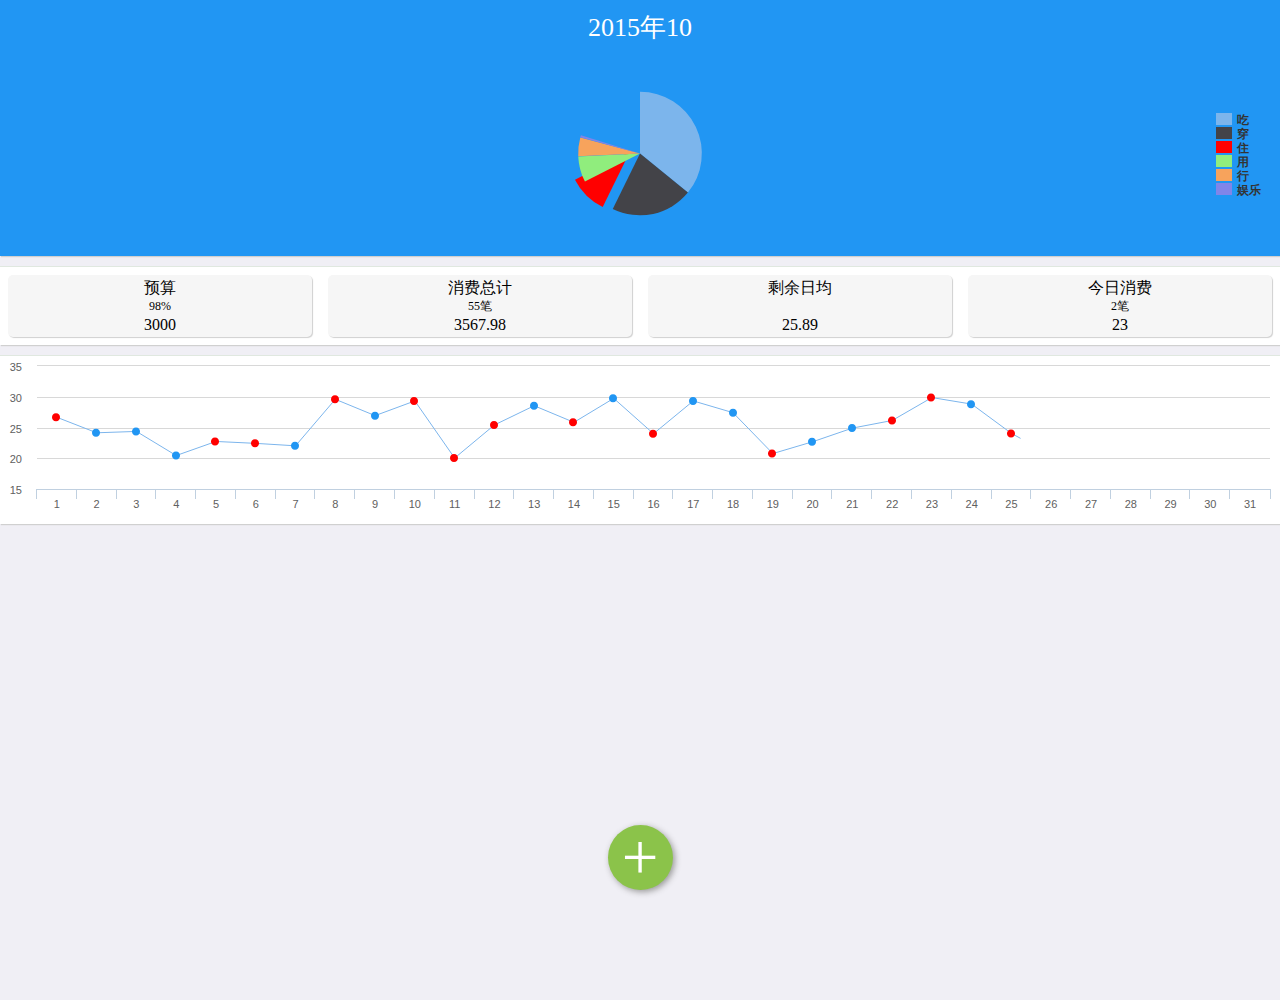
==== projects/accountkeeper/home/index.html @ 41699ebb "[update]" ====
<!DOCTYPE html>
<html lang="en">
<head>
    <meta charset="UTF-8">
    <meta http-equiv="X-UA-Compatible" content="IE=edge,chrome=1"/>
    <title>主页</title>
    <meta name="description" content=""/>
    <meta content="telephone=no" name="format-detection"/>
    <meta name="viewport" content="width=device-width,initial-scale=1.0,user-scalable=no"/>
    <link href="css.css" type="text/css" rel="stylesheet"/>
</head>
<body>
<div style="background-color: black;height: 0px;margin-bottom: 0px"></div>
<div class="title-bar">
    <div style="text-align: center;font-size: 26px;color: white">
        2015年10
    </div>
</div>
<div class="shadow" id="monthChart"></div>
<div class="lastItem"></div>
<div id="dayDetailChart"></div>
<div class="shadow" id="monthStats">
    <div class="month-card">
        <div class="month-card-container">
            <div class="month-card-content shadow">
                <div class="title1">预算</div>
                <div class="title2">98%</div>
                <div class="title3">3000</div>
            </div>
        </div>
    </div>
    <div class="month-card">
        <div class="month-card-container">
            <div class="month-card-content shadow">
                <div class="title1">消费总计</div>
                <div class="title2">55笔</div>
                <div class="title3">3567.98</div>
            </div>
        </div>
    </div>
    <div class="month-card">
        <div class="month-card-container">
            <div class="month-card-content shadow">
                <div class="title1">剩余日均</div>
                <div class="title2">&nbsp;</div>
                <div class="title3">25.89</div>
            </div>
        </div>
    </div>
    <div class="month-card">
        <div class="month-card-container">
            <div class="month-card-content shadow">
                <div class="title1">今日消费</div>
                <div class="title2">2笔</div>
                <div class="title3">23</div>
            </div>
        </div>
    </div>
</div>
<div class="shadow" id="monthDetailChart"></div>
<div class="float-btn"><span class="add">+</span></div>
</body>
<script src="../libs/jquery-1.11.0.min.js"></script>
<!--<script src="../libs/highcharts.src.js"></script>-->
<script src="../libs/highcharts.js"></script>
<script src="js.js"></script>
</html>
---- projects/accountkeeper/home/css.css ----
body {
    margin: 0;
    background-color: #F0EFF5;
    height: 1000px;
}

.title-bar {
    background-color: #2196f3;
    height: 56px;
    line-height: 56px;
}

.shadow {
    box-shadow: 1px 1px 1px #d0d0d0;
}

#monthChart {
    background-color: #2196f3;
    width: 100%;
    height: 200px;
}

#monthDetailChart {
    height: 168px;
    display: block;
    background-color: white;
    border-top: 1px solid #e0e8e0;
}

#monthStats {
    height: 78px;
    margin: 10px 0;
    background-color: white;
    border-top: 1px solid #e0e8e0;
}

.month-card {
    width: 25%;
    float: left;
    text-align: center;
}

.month-card-container {
    padding: 8px;
}

.month-card-content {
    border-radius: 5px;
    background-color: #f6f6f6;
}

.month-card-content .title1 {
    line-height: 25px;
}

.month-card-content .title2 {
    line-height: 12px;
    font-size: 12px;
}

.month-card-content .title3 {
    line-height: 25px;
}

#dayDetailChart {
    height: 200px;
    display: none;
}

#lastItem {

}

.float-btn {
    position: fixed;
    width: 65px;
    height: 65px;
    z-index: 100;
    background-color: #8bc34a;
    float: left;
    left: 50%;
    margin-left: -32.5px;
    bottom: 10px;
    border-radius: 50%;
    text-align: center;
    box-shadow: 2px 2px 6px #999999;
}

.float-btn .add {
    line-height: 65px;
    color: white;
    font-size: 65px;
}
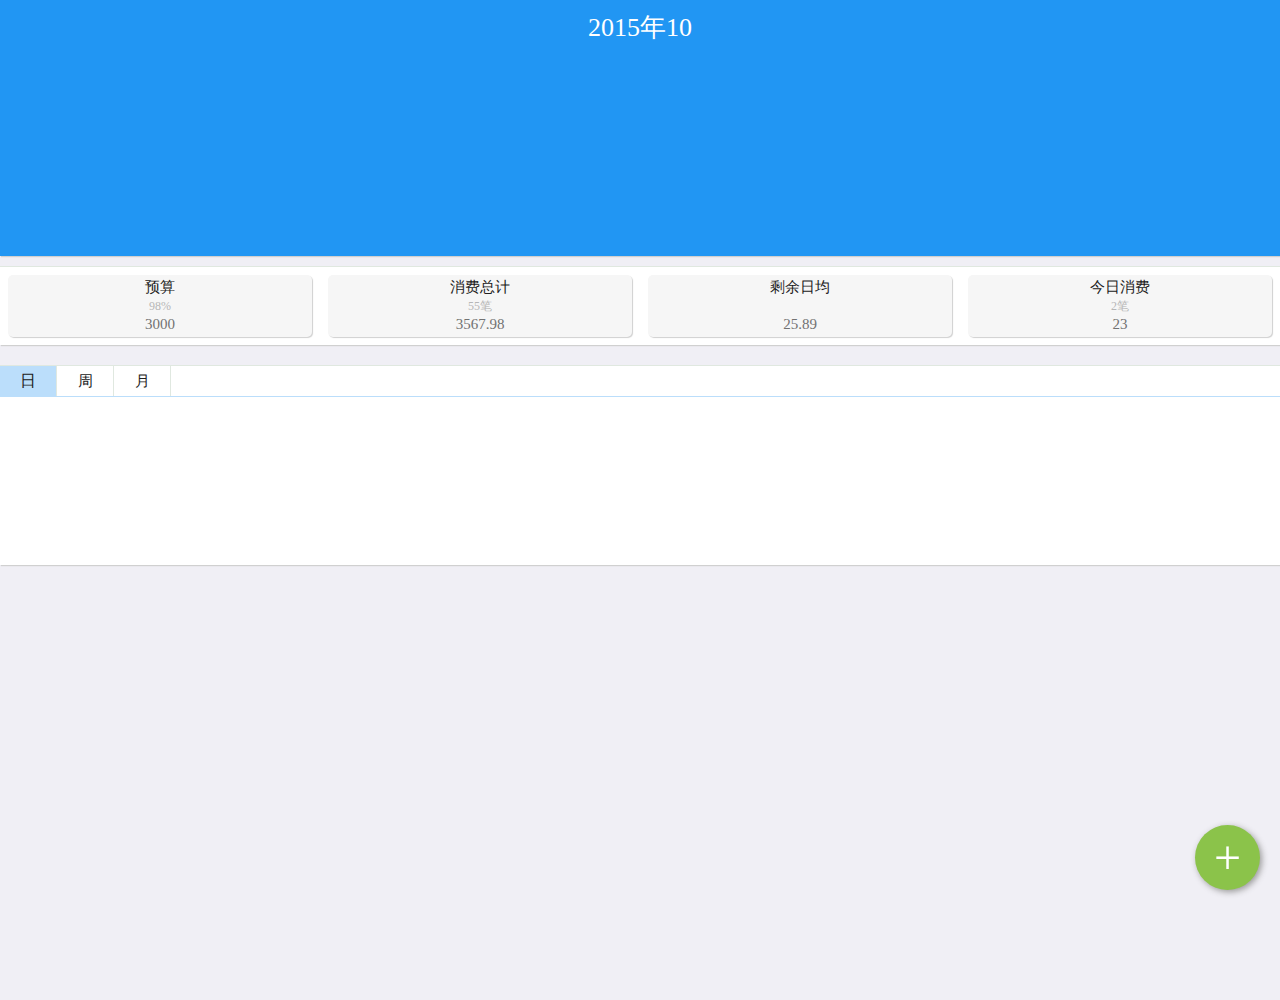
==== commit 84c347fc: "fuck commit message!" ====
--- a/projects/accountkeeper/home/index.html
+++ b/projects/accountkeeper/home/index.html
@@ -7,6 +7,7 @@
     <meta name="description" content=""/>
     <meta content="telephone=no" name="format-detection"/>
     <meta name="viewport" content="width=device-width,initial-scale=1.0,user-scalable=no"/>
+    <link href="../css/main.css" type="text/css" rel="stylesheet"/>
     <link href="css.css" type="text/css" rel="stylesheet"/>
 </head>
 <body>
@@ -49,7 +50,7 @@
     </div>
     <div class="month-card">
         <div class="month-card-container">
-            <div class="month-card-content shadow">
+            <div class="month-card-content shadow" data-target-url="../daydetail/daydetail.html">
                 <div class="title1">今日消费</div>
                 <div class="title2">2笔</div>
                 <div class="title3">23</div>
@@ -57,11 +58,21 @@
         </div>
     </div>
 </div>
-<div class="shadow" id="monthDetailChart"></div>
-<div class="float-btn"><span class="add">+</span></div>
+<div class="shadow" id="month-detail-panel">
+    <div class="period-tab-bar">
+        <div class="selected">日</div>
+        <div class="">周</div>
+        <div>月</div>
+    </div>
+    <div id="month-detail-chart"></div>
+</div>
+<div class="float-btn" data-target-url="../storyedit/storyedit.html">
+    <span class="add">+</span>
+</div>
 </body>
 <script src="../libs/jquery-1.11.0.min.js"></script>
 <!--<script src="../libs/highcharts.src.js"></script>-->
 <script src="../libs/highcharts.js"></script>
+<script src="../libs/zepto.min.js"></script>
 <script src="js.js"></script>
 </html>--- a/projects/accountkeeper/css/main.css
+++ b/projects/accountkeeper/css/main.css
@@ -0,0 +1,9 @@
+body {
+    margin: 0px;
+    background-color: #F0EFF5;
+    height: 1000px;
+}
+
+.shadow {
+    box-shadow: 1px 1px 1px #d0d0d0;
+}--- a/projects/accountkeeper/home/css.css
+++ b/projects/accountkeeper/home/css.css
@@ -1,35 +1,28 @@
-body {
-    margin: 0;
-    background-color: #F0EFF5;
-    height: 1000px;
-}
-
 .title-bar {
-    background-color: #2196f3;
+    background-color: #2196F3;
     height: 56px;
     line-height: 56px;
 }
 
-.shadow {
-    box-shadow: 1px 1px 1px #d0d0d0;
-}
-
 #monthChart {
-    background-color: #2196f3;
+    background-color: #2196F3;
     width: 100%;
     height: 200px;
 }
 
-#monthDetailChart {
-    height: 168px;
+#month-detail-panel {
+    margin: 20px 0 0 0;
     display: block;
     background-color: white;
-    border-top: 1px solid #e0e8e0;
+}
+
+#month-detail-chart {
+    height: 168px;
 }
 
 #monthStats {
     height: 78px;
-    margin: 10px 0;
+    margin: 10px 0 0 0;
     background-color: white;
     border-top: 1px solid #e0e8e0;
 }
@@ -51,24 +44,25 @@
 
 .month-card-content .title1 {
     line-height: 25px;
+    font-size: 15px;
+    color: #212121;
 }
 
 .month-card-content .title2 {
     line-height: 12px;
     font-size: 12px;
+    color: #B6B6B6;
 }
 
 .month-card-content .title3 {
     line-height: 25px;
+    font-size: 15px;
+    color: #727272;
 }
 
 #dayDetailChart {
     height: 200px;
     display: none;
-}
-
-#lastItem {
-
 }
 
 .float-btn {
@@ -77,9 +71,8 @@
     height: 65px;
     z-index: 100;
     background-color: #8bc34a;
-    float: left;
-    left: 50%;
-    margin-left: -32.5px;
+    float: right;
+    right: 20px;
     bottom: 10px;
     border-radius: 50%;
     text-align: center;
@@ -89,5 +82,27 @@
 .float-btn .add {
     line-height: 65px;
     color: white;
-    font-size: 65px;
+    font-size: 48px;
+}
+
+.period-tab-bar {
+    height: 30px;
+    line-height: 30px;
+    background-color: white;
+    border-top: 1px solid #e0e8e0;
+    border-bottom: 1px solid #BBDEFB;
+}
+
+.period-tab-bar div {
+    width: 56px;
+    float: left;
+    text-align: center;
+    font-size: 15px;
+    border-right: 1px solid #e0e8e0;
+    color: #212121;
+}
+
+.period-tab-bar .selected {
+    background-color: #BBDEFB;
+    font-size: 16px;
 }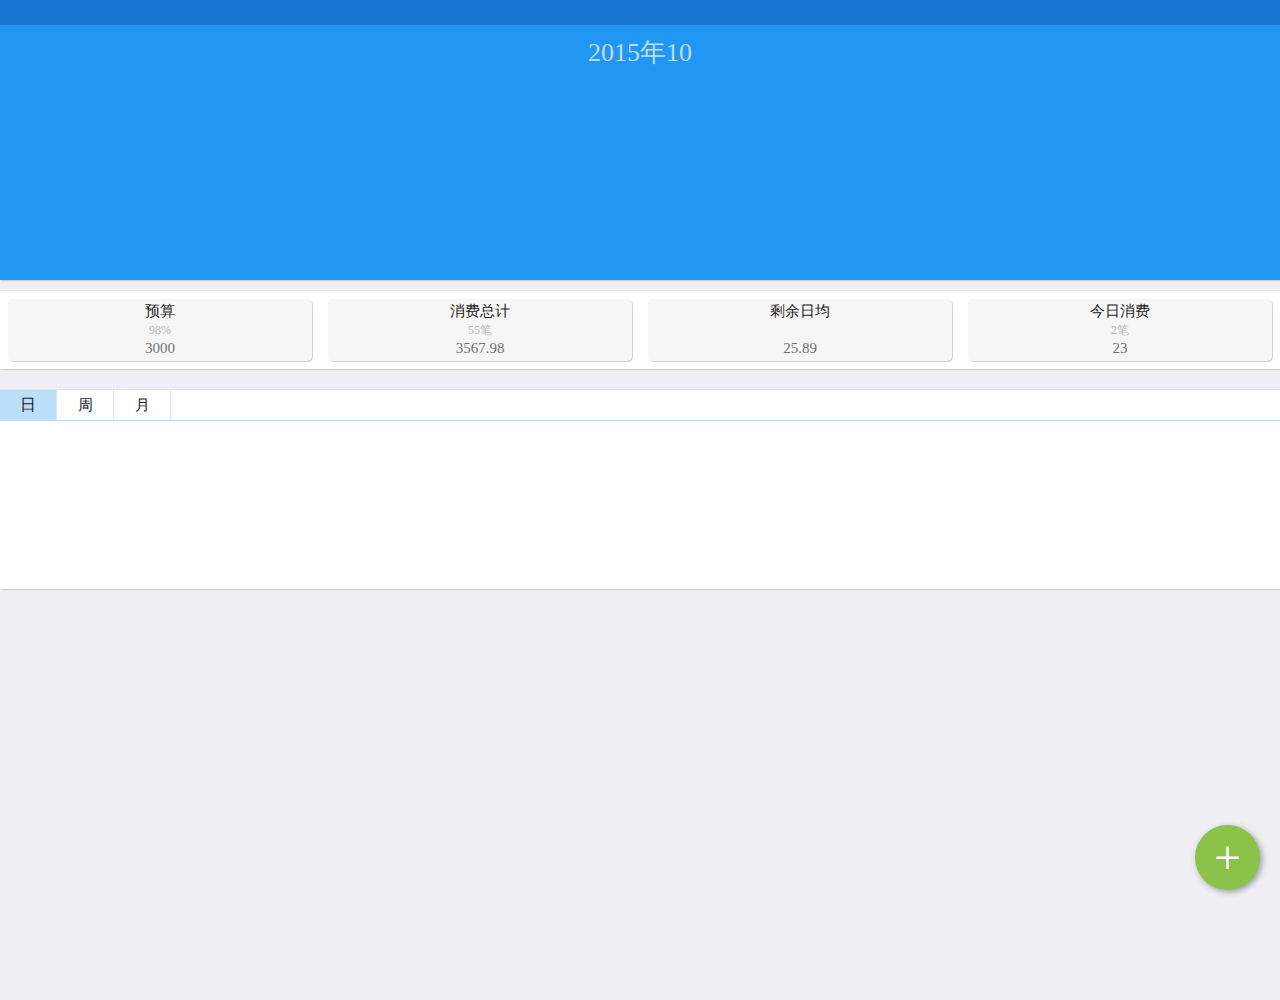
==== commit 50517070: "fuck commit message!" ====
--- a/projects/accountkeeper/home/index.html
+++ b/projects/accountkeeper/home/index.html
@@ -11,16 +11,14 @@
     <link href="css.css" type="text/css" rel="stylesheet"/>
 </head>
 <body>
-<div style="background-color: black;height: 0px;margin-bottom: 0px"></div>
-<div class="title-bar">
-    <div style="text-align: center;font-size: 26px;color: white">
+<div class="status-bar"></div>
+<div class="title-bar long-click-disable">
+    <div>
         2015年10
     </div>
 </div>
 <div class="shadow" id="monthChart"></div>
-<div class="lastItem"></div>
-<div id="dayDetailChart"></div>
-<div class="shadow" id="monthStats">
+<div class="long-click-disable shadow" id="monthStats">
     <div class="month-card">
         <div class="month-card-container">
             <div class="month-card-content shadow">
@@ -58,7 +56,7 @@
         </div>
     </div>
 </div>
-<div class="shadow" id="month-detail-panel">
+<div class="long-click-disable shadow" id="month-detail-panel">
     <div class="period-tab-bar">
         <div class="selected">日</div>
         <div class="">周</div>
--- a/projects/accountkeeper/css/main.css
+++ b/projects/accountkeeper/css/main.css
@@ -4,6 +4,15 @@
     height: 1000px;
 }
 
+.long-click-disable {
+    -webkit-touch-callout: none;
+    -webkit-user-select: none;
+    -khtml-user-select: none;
+    -moz-user-select: none;
+    -ms-user-select: none;
+    user-select: none;
+}
+
 .shadow {
     box-shadow: 1px 1px 1px #d0d0d0;
 }--- a/projects/accountkeeper/home/css.css
+++ b/projects/accountkeeper/home/css.css
@@ -1,10 +1,21 @@
+.status-bar {
+    background-color: #1976D2;
+    width: 100%;
+    height: 26px;
+}
+
 .title-bar {
+    margin-top: -1px;
     background-color: #2196F3;
     height: 56px;
     line-height: 56px;
+    text-align: center;
+    font-size: 26px;
+    color: #BBDEFB;
 }
 
 #monthChart {
+    margin-top: -1px;
     background-color: #2196F3;
     width: 100%;
     height: 200px;
